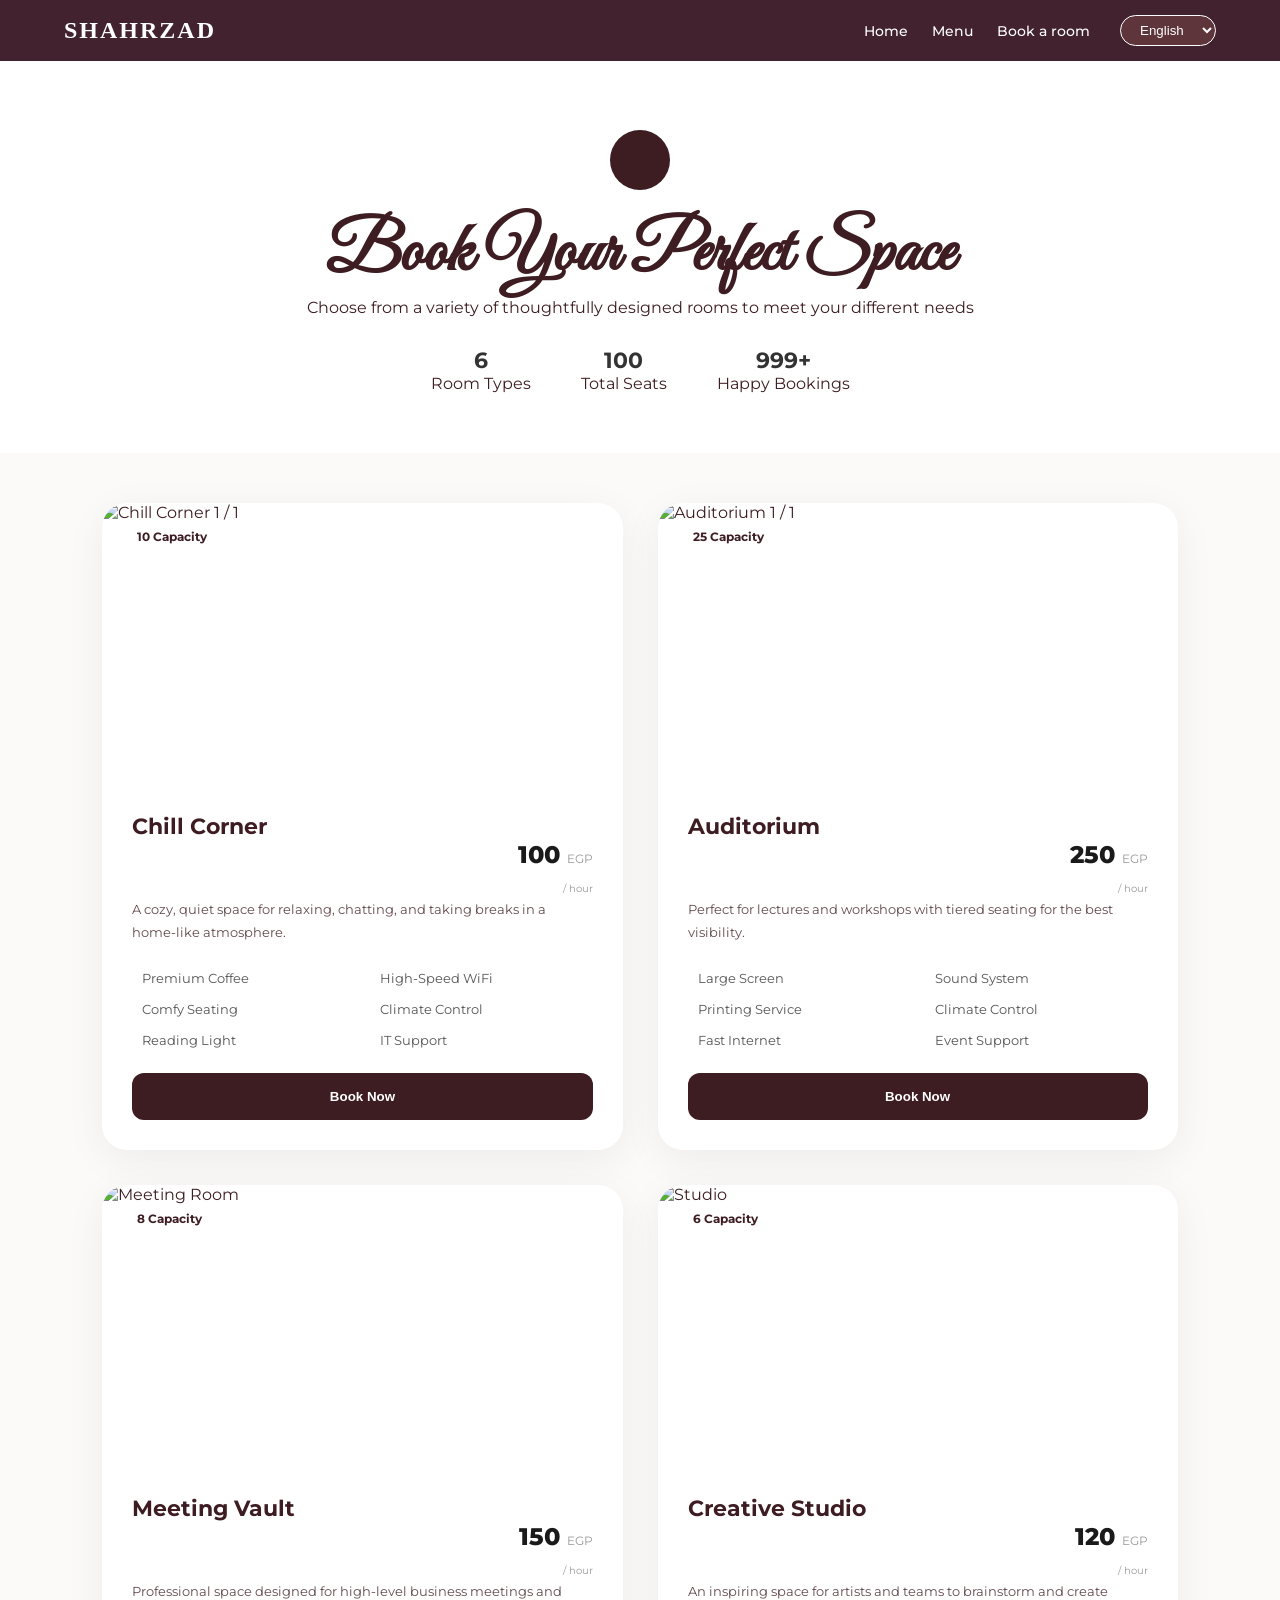
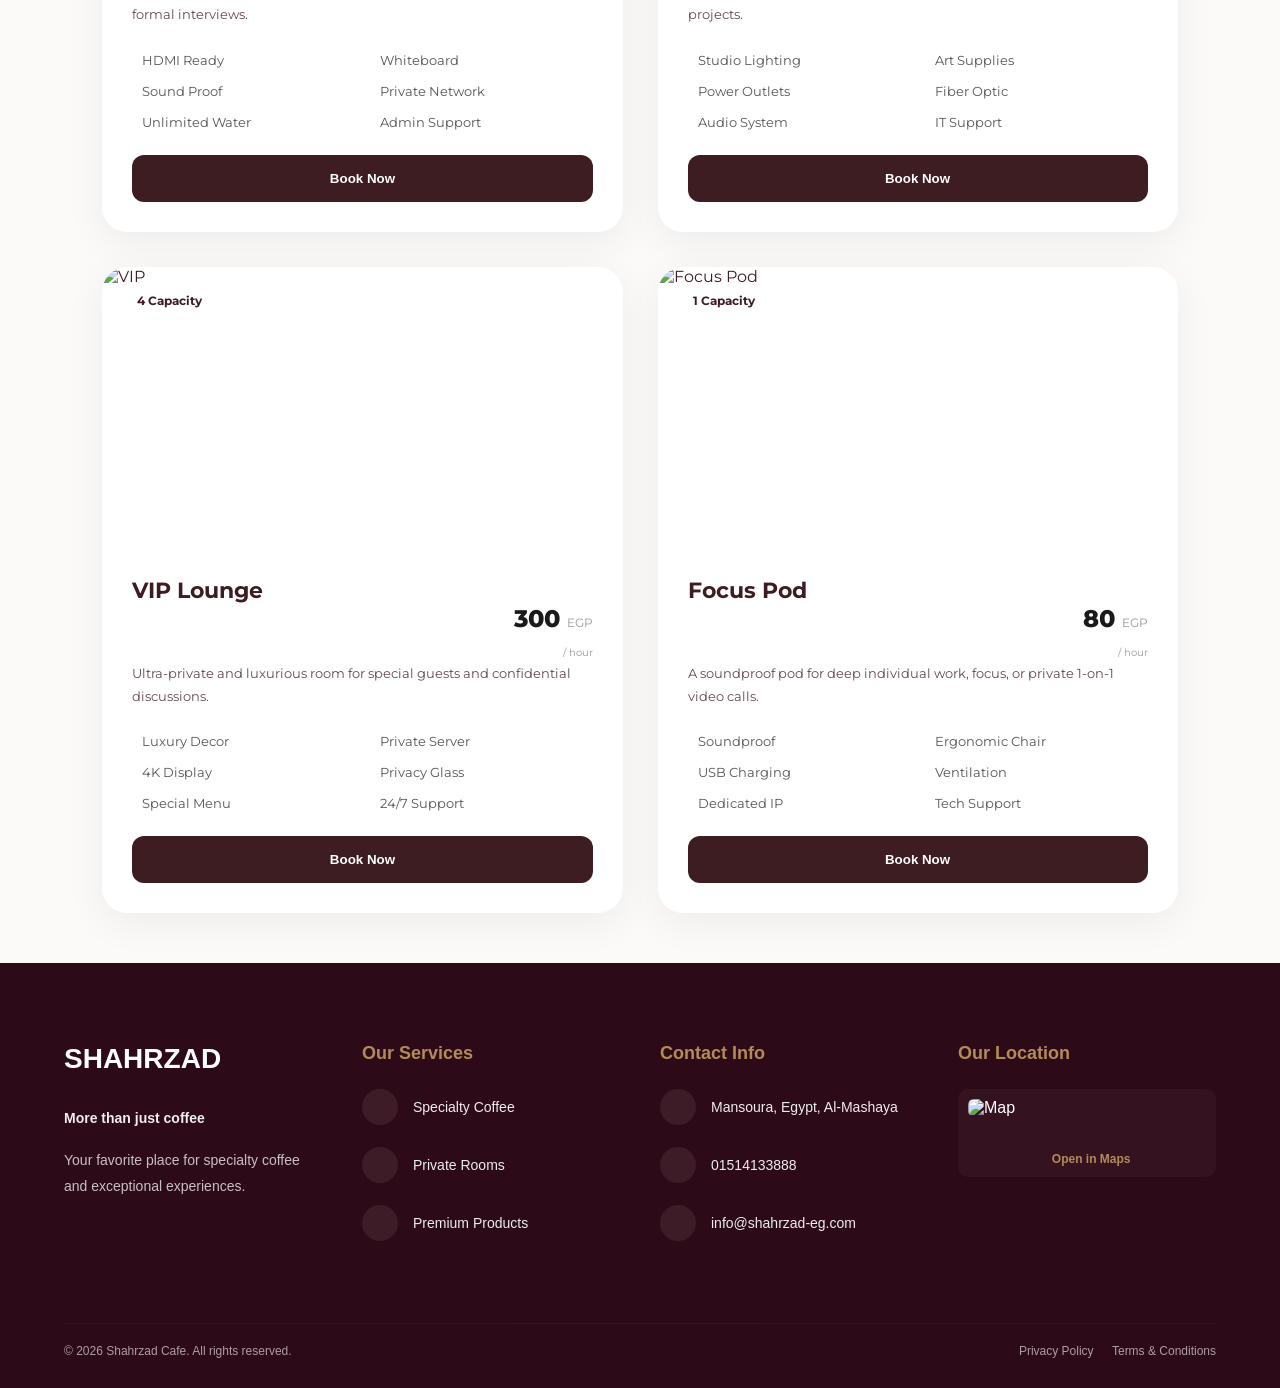
==== book-room.html @ 49d6e978 "Add files via upload" ====
<!DOCTYPE html>
<html lang="en">
<head>
    <meta charset="UTF-8">
    <meta name="viewport" content="width=device-width, initial-scale=1.0">
    <title>Booking - Shahrzad Cafe</title>
    <link rel="stylesheet" href="fontawesome/css/all.min.css">
    <link href="https://fonts.googleapis.com/css2?family=Great+Vibes&family=Montserrat:wght@400;600;700&display=swap" rel="stylesheet">
    <link rel="stylesheet" href="style.css">
</head>
<body>

   
    <header class="main-header">
        <div class="header-container">
            <div class="nav-left">
                <div class="logo">SHAHRZAD</div>
            </div>
    
            <div class="nav-right">
                <nav class="top-nav">
                    <a href="index.html">Home</a>
                    <a href="menu.html">Menu</a>
                    <a href="book-room.html">Book a room</a>
                </nav>
    
                 <div class="lang-dropdown">
                    <select class="lang-btn">
                       <option>English</option>
                        <option>العربيه</option>
                    </select>
                </div>
            </div>
        </div>
    </header>


    <section class="booking-hero">
        <div class="calendar-icon">
            <i class="far fa-calendar-alt"></i>
        </div>
        <h1 class="fancy-title">Book Your Perfect Space</h1>
        <p class="subtitle">Choose from a variety of thoughtfully designed rooms to meet your different needs</p>
        
        <div class="stats-bar">
            <div class="stat-item"><strong>6</strong> Room Types</div>
            <div class="stat-item"><strong>100</strong> Total Seats</div>
            <div class="stat-item"><strong>999+</strong> Happy Bookings</div>
        </div>
    </section>

    <section class="rooms-section">
        <div class="rooms-grid">
            
            <div class="room-card">
                <div class="room-img-container">
                    <img src="images/room6.jpg" alt="Chill Corner">
                    <span class="cap-tag"><i class="fas fa-users"></i> 10 Capacity</span>
                    <span class="page-num">1 / 1</span>
                </div>
                <div class="room-content">
                    <div class="room-main-info">
                        <h3>Chill Corner</h3>
                        <div class="price-tag">100 <span>EGP <br><small>/ hour</small></span></div>
                    </div>
                    <p class="description">A cozy, quiet space for relaxing, chatting, and taking breaks in a home-like atmosphere.</p>
                    <div class="features-list">
                        <span><i class="fas fa-coffee"></i> Premium Coffee</span>
                        <span><i class="fas fa-wifi"></i> High-Speed WiFi</span>
                        <span><i class="fas fa-couch"></i> Comfy Seating</span>
                        <span><i class="fas fa-shield-alt"></i> Climate Control</span>
                        <span><i class="fas fa-book"></i> Reading Light</span>
                        <span><i class="fas fa-headset"></i> IT Support</span>
                    </div>
                    <button class="book-btn">Book Now</button>
                </div>
            </div>

            <div class="room-card">
                <div class="room-img-container">
                    <img src="images/room2.jpg" alt="Auditorium">
                    <span class="cap-tag"><i class="fas fa-users"></i> 25 Capacity</span>
                    <span class="page-num">1 / 1</span>
                </div>
                <div class="room-content">
                    <div class="room-main-info">
                        <h3>Auditorium</h3>
                        <div class="price-tag">250 <span>EGP <br><small>/ hour</small></span></div>
                    </div>
                    <p class="description">Perfect for lectures and workshops with tiered seating for the best visibility.</p>
                    <div class="features-list">
                        <span><i class="fas fa-chalkboard"></i> Large Screen</span>
                        <span><i class="fas fa-microphone"></i> Sound System</span>
                        <span><i class="fas fa-print"></i> Printing Service</span>
                        <span><i class="fas fa-shield-alt"></i> Climate Control</span>
                        <span><i class="fas fa-wifi"></i> Fast Internet</span>
                        <span><i class="fas fa-headset"></i> Event Support</span>
                    </div>
                    <button class="book-btn">Book Now</button>
                </div>
            </div>

            <div class="room-card">
                <div class="room-img-container">
                    <img src="images/room3.jpg" alt="Meeting Room">
                    <span class="cap-tag"><i class="fas fa-users"></i> 8 Capacity</span>
                </div>
                <div class="room-content">
                    <div class="room-main-info">
                        <h3>Meeting Vault</h3>
                        <div class="price-tag">150 <span>EGP <br><small>/ hour</small></span></div>
                    </div>
                    <p class="description">Professional space designed for high-level business meetings and formal interviews.</p>
                    <div class="features-list">
                        <span><i class="fas fa-laptop"></i> HDMI Ready</span>
                        <span><i class="fas fa-file-invoice"></i> Whiteboard</span>
                        <span><i class="fas fa-shield-alt"></i> Sound Proof</span>
                        <span><i class="fas fa-wifi"></i> Private Network</span>
                        <span><i class="fas fa-coffee"></i> Unlimited Water</span>
                        <span><i class="fas fa-headset"></i> Admin Support</span>
                    </div>
                    <button class="book-btn">Book Now</button>
                </div>
            </div>

            <div class="room-card">
                <div class="room-img-container">
                    <img src="images/room4.jpg" alt="Studio">
                    <span class="cap-tag"><i class="fas fa-users"></i> 6 Capacity</span>
                </div>
                <div class="room-content">
                    <div class="room-main-info">
                        <h3>Creative Studio</h3>
                        <div class="price-tag">120 <span>EGP <br><small>/ hour</small></span></div>
                    </div>
                    <p class="description">An inspiring space for artists and teams to brainstorm and create projects.</p>
                    <div class="features-list">
                        <span><i class="fas fa-lightbulb"></i> Studio Lighting</span>
                        <span><i class="fas fa-palette"></i> Art Supplies</span>
                        <span><i class="fas fa-plug"></i> Power Outlets</span>
                        <span><i class="fas fa-wifi"></i> Fiber Optic</span>
                        <span><i class="fas fa-music"></i> Audio System</span>
                        <span><i class="fas fa-headset"></i> IT Support</span>
                    </div>
                    <button class="book-btn">Book Now</button>
                </div>
            </div>

            <div class="room-card">
                <div class="room-img-container">
                    <img src="images/room9.png" alt="VIP">
                    <span class="cap-tag"><i class="fas fa-users"></i> 4 Capacity</span>
                </div>
                <div class="room-content">
                    <div class="room-main-info">
                        <h3>VIP Lounge</h3>
                        <div class="price-tag">300 <span>EGP <br><small>/ hour</small></span></div>
                    </div>
                    <p class="description">Ultra-private and luxurious room for special guests and confidential discussions.</p>
                    <div class="features-list">
                        <span><i class="fas fa-star"></i> Luxury Decor</span>
                        <span><i class="fas fa-concierge-bell"></i> Private Server</span>
                        <span><i class="fas fa-tv"></i> 4K Display</span>
                        <span><i class="fas fa-shield-alt"></i> Privacy Glass</span>
                        <span><i class="fas fa-coffee"></i> Special Menu</span>
                        <span><i class="fas fa-headset"></i> 24/7 Support</span>
                    </div>
                    <button class="book-btn">Book Now</button>
                </div>
            </div>

            <div class="room-card">
                <div class="room-img-container">
                    <img src="images/room5.jpg" alt="Focus Pod">
                    <span class="cap-tag"><i class="fas fa-users"></i> 1 Capacity</span>
                </div>
                <div class="room-content">
                    <div class="room-main-info">
                        <h3>Focus Pod</h3>
                        <div class="price-tag">80 <span>EGP <br><small>/ hour</small></span></div>
                    </div>
                    <p class="description">A soundproof pod for deep individual work, focus, or private 1-on-1 video calls.</p>
                    <div class="features-list">
                        <span><i class="fas fa-headphones"></i> Soundproof</span>
                        <span><i class="fas fa-desktop"></i> Ergonomic Chair</span>
                        <span><i class="fas fa-plug"></i> USB Charging</span>
                        <span><i class="fas fa-shield-alt"></i> Ventilation</span>
                        <span><i class="fas fa-wifi"></i> Dedicated IP</span>
                        <span><i class="fas fa-headset"></i> Tech Support</span>
                    </div>
                    <button class="book-btn">Book Now</button>
                </div>
            </div>

        </div>
    </section>
 

    <footer class="main-footer">
        <div class="footer-container">
            <div class="footer-col">
                <h2 class="logo-text">SHAHRZAD</h2>
                <p class="tagline">More than just coffee</p>
                <p class="description">
                    Your favorite place for specialty coffee and exceptional experiences. 
                </p>
            </div>
    
            <div class="footer-col">
                <h3>Our Services</h3>
                <ul>
                    <li><i class="fas fa-mug-hot"></i> Specialty Coffee</li>
                    <li><i class="fas fa-door-open"></i> Private Rooms</li>
                    <li><i class="fas fa-star"></i> Premium Products</li>
                </ul>
            </div>
    
            <div class="footer-col">
                <h3>Contact Info</h3>
                <p><i class="fas fa-map-marker-alt"></i> Mansoura, Egypt, Al-Mashaya</p>
                <p><i class="fas fa-phone-alt"></i> 01514133888</p>
                <p><i class="fas fa-envelope"></i> info@shahrzad-eg.com</p>
            </div>
    
            <div class="footer-col">
                <h3>Our Location</h3>
                <div class="map-card-simple">
                    <img src="images/location.jpg" alt="Map">
                    <div style="margin-top:10px; text-align:center;">
                        <a href="#" style="color:#b38b59; text-decoration:none; font-size:12px; font-weight:bold;">
                            <i class="fas fa-location-arrow" style="width:auto; background:none; margin:0 5px 0 0;"></i> Open in Maps
                        </a>
                    </div>
                </div>
            </div>
        </div>
    
        <div class="footer-bottom">
            <p>© 2026 Shahrzad Cafe. All rights reserved.</p>
            <div class="bottom-links">
                <a href="#">Privacy Policy</a>
                <a href="#">Terms & Conditions</a>
            </div>
        </div>
    </footer>
    
</body>
</html>
---- style.css ----
:root {
    --plum: #2d0a18;
    --gold: #c5a059;
    --white: #ffffff;
    --cream: #faf7f2;
    --orange: #ff7f27;
    --dark-footer: #1a060e;
}

* {
    margin: 0;
    padding: 0;
    box-sizing: border-box;
    scroll-behavior: smooth;
}

body {
    font-family: 'Montserrat', sans-serif;
    background: var(--cream);
    color: var(--plum);
    overflow-x: hidden;
}

.main-header {
    position: fixed;
    top: 0;
    width: 100%;
    padding: 15px 5%;
    z-index: 1000;

    background: rgba(45, 10, 24, 0.6);
    backdrop-filter: blur(10px);
}

.header-container {
    width: 100%;
    max-width: 1200px;
    display: flex;
    justify-content:space-between;
    align-items: center;
}

.logo {
    font-family: 'Playfair Display', serif;
    color: var(--white);
    font-size: 26px;
    font-weight: 700;
    letter-spacing: 3px;
}

.nav-right {
    display: flex;
    align-items: center;
    gap: 30px;
}

.top-nav a {
    color: var(--white);
    text-decoration: none;
    font-size: 14px;
    font-weight: 500;
    margin-left: 20px;
    transition: 0.3s;
}

.top-nav a:hover {
    color: var(--gold);
}

.lang-btn {
    background: rgba(138, 84, 84, 0.412);
    border: 1px solid var(--white);
    color: var(--white);
    padding: 6px 15px;
    border-radius: 20px;
    cursor: pointer;
}

.hero {
    height: 100vh;
    display: flex;
    align-items: center;
    justify-content: center;
    text-align: center;
    color: var(--white);
    background: linear-gradient(rgba(45,10,24,0.6), rgba(45,10,24,0.6)),
                url('images/logoo.png') center/cover;
}

.hero-title {
    font-family: 'Playfair Display', serif;
    font-style: italic;
    font-size: clamp(40px, 8vw, 80px);
    color: var(--gold);
}

.hero-desc {
    font-size: 18px;
    margin: 20px 0;
    max-width: 600px;
}

.btn-hero {
    padding: 12px 35px;
    border: 2px solid var(--white);
    color: var(--white);
    text-decoration: none;
    border-radius: 30px;
    transition: 0.3s;
}

.btn-hero:hover {
    background: var(--gold);
    border-color: var(--gold);
}

.booking-section {
    background: var(--cream);
    padding: 120px 5% 100px;
}

.booking-container {
    max-width: 1200px;
    margin: 0 auto;
    display: flex;
    align-items: center;
    gap: 80px;
    flex-wrap: wrap;
}

.booking-content {
    flex: 1;
    min-width: 300px;
}

.private-badge {
    background: var(--gold);
    color: var(--plum);
    padding: 5px 15px;
    border-radius: 20px;
    display: inline-flex;
    align-items: center;
    gap: 8px;
    font-size: 12px;
    font-weight: 700;
    margin-bottom: 20px;
}

.booking-title-script {
    color: var(--plum);
    font-size: 45px;
    font-family: 'Playfair Display', serif;
    font-style: italic;
    font-weight: 400;
    margin-bottom: 20px;
}

.booking-desc {
    color: var(--plum);
    opacity: 0.8;
    margin-bottom: 40px;
    font-size: 16px;
    line-height: 1.7;
}

.booking-features {
    display: grid;
    grid-template-columns: 1fr 1fr;
    gap: 20px;
    margin-bottom: 40px;
}

.feat-item {
    display: flex;
    align-items: center;
    gap: 10px;
    font-size: 14px;
    color: var(--plum);
    font-weight: 500;
}

.feat-icon {
    width: 35px;
    height: 35px;
    background: var(--gold);
    color: var(--plum);
    border-radius: 50%;
    display: flex;
    align-items: center;
    justify-content: center;
}

.btn-book-now {
    background: var(--orange);
    color: white;
    padding: 15px 40px;
    border-radius: 30px;
    text-decoration: none;
    font-weight: 600;
    display: inline-block;
    transition: 0.3s;
    box-shadow: 0 4px 15px rgba(255, 127, 39, 0.3);
}

.booking-media {
    flex: 0 0 400px;
    display: flex;
    flex-direction: column;
    gap: 15px;
}

.room-img-box-small img {
    width: 100%;
    border-radius: 20px;
    box-shadow: 0 10px 30px rgba(0,0,0,0.1);
}

.rooms-available-thick-card {
    background: #1e1f26;
    padding: 20px 30px;
    border-radius: 15px;
    display: flex;
    justify-content: space-between;
    align-items: center;
    color: white;
}

.card-count {
    font-size: 30px;
    font-weight: 700;
}

.card-text {
    font-size: 13px;
    opacity: 0.8;
}

.card-icon {
    color: var(--gold);
    font-size: 24px;
}

.container {
    max-width: 1200px;
    margin: 0 auto;
    padding: 80px 5%;
}

.section-heading {
    text-align: center;
    font-family: 'Playfair Display', serif;
    font-size: 36px;
    margin-bottom: 40px;
    color: var(--plum);
}

.features-grid {
    display: grid;
    grid-template-columns: repeat(auto-fit, minmax(250px, 1fr));
    gap: 30px;
}

.f-card {
    background: var(--white);
    padding: 40px;
    border-radius: 20px;
    text-align: center;
    box-shadow: 0 5px 15px rgba(0,0,0,0.02);
}

.f-icon {
    font-size: 40px;
    color: var(--gold);
    margin-bottom: 20px;
}

.story-flex {
    display: flex;
    align-items: center;
    gap: 50px;
    flex-wrap: wrap;
}

.story-img {
    flex: 1;
    min-width: 300px;
}

.story-img img {
    width: 100%;
    border-radius: 20px;
    box-shadow: 15px 15px 0 var(--gold);
}

.story-content {
    flex: 1;
    min-width: 300px;
}

.newsletter-section {
    background: var(--white);
    text-align: center;
    padding: 80px 5%;
}

.newsletter-title-script {
    font-family: 'Playfair Display', serif;
    font-style: italic;
    font-size: 40px;
    color: var(--plum);
    margin-bottom: 15px;
}

.newsletter-desc {
    color: var(--plum);
    opacity: 0.7;
    margin-bottom: 30px;
    max-width: 600px;
    margin: 0 auto 30px;
}

.newsletter-form {
    display: flex;
    justify-content: center;
    gap: 10px;
    max-width: 500px;
    margin: 0 auto;
    flex-wrap: wrap;
}

.newsletter-form input {
    flex: 1;
    padding: 15px 25px;
    border-radius: 30px;
    border: 1px solid #eee;
    outline: none;
    min-width: 250px;
    background: #fff8f9;
}

.newsletter-form button {
    background: var(--plum);
    color: white;
    border: none;
    padding: 15px 30px;
    border-radius: 30px;
    cursor: pointer;
    font-weight: 700;
    display: flex;
    align-items: center;
    gap: 8px;
}

.main-footer {
    background-color: #2d0a18;
    color: white;
    padding: 100px 5% 30px; 
    font-family: Arial, sans-serif;
}


.footer-container {
    max-width: 1200px;
    margin: 0 auto;
    display: grid;
    grid-template-columns: repeat(auto-fit, minmax(200px, 1fr)); 
    gap: 40px;
}


.logo-text {
    font-size: 28px;
    font-weight: bold;
    text-transform: uppercase;
    margin-bottom: 35px; 
}

.tagline {
    color: #b38b59;
    font-weight: bold;
    font-size: 14px;
    margin-bottom: 15px;
}

.description {
    font-size: 13px;
    line-height: 1.8;
    opacity: 0.8;
}

.footer-col h3 {
    color: #b38b59;
    font-size: 18px;
    margin-bottom: 25px;
}


.footer-col i {
    width: 36px;
    height: 36px;
    background-color: #3d1c28; 
    color: #b38b59;
    border-radius: 50%;
    display: inline-flex;
    align-items: center;
    justify-content: center;
    margin-right: 15px;
    font-size: 14px;
    flex-shrink: 0;
    box-shadow: none;
}

.footer-col p,
.footer-col li {
    font-size: 14px;
    color: #eee;
    margin-bottom: 22px;
    display: flex;
    align-items: center;
    list-style: none;
}

.map-card-simple {
    background: rgba(255, 255, 255, 0.03);
    border-radius: 10px;
    padding: 10px;
}

.map-card-simple img {
    width: 100%;
    border-radius: 6px;
    display: block;
}

.footer-bottom {
    margin-top: 60px;
    padding-top: 20px;
    border-top: 1px solid rgba(255, 255, 255, 0.05);
    display: flex;
    justify-content: space-between;
    font-size: 12px;
    opacity: 0.6;
}

.bottom-links a {
    color: white;
    text-decoration: none;
    margin-left: 15px;
}

body {
    font-family: 'Montserrat', sans-serif;
    margin: 0;
    background-color: #fff;
}

.main-header {
    position: fixed;
    top: 0;
    left: 0; 
    width: 100%;
    padding: 15px 5%;
    z-index: 1000;
    background: rgba(45, 10, 24, 0.85); 
    backdrop-filter: blur(10px);
    display: flex;
    justify-content: center; 
}

.menu-hero {
    padding-top: 120px; 
    text-align: center;
}

.logo { font-weight: 800; letter-spacing: 2px; font-size: 22px; }
.nav-links a { color: #fff; text-decoration: none; margin-left: 20px; font-size: 14px; opacity: 0.8; }
.nav-links a.active { opacity: 1; font-weight: bold; }


.menu-hero {
    text-align: center;
    padding: 60px 20px 30px;
}

.shahrzad-title-small {
    font-family: 'Great Vibes', cursive; 
    font-size: 55px; 
    color: #4a1a1a;
    margin: 0;
}

.hero-subtitle {
    color: #666;
    font-size: 15px;
    margin-top: 5px;
    margin-bottom: 35px;
}


.filter-container {
    display: flex;
    justify-content: center;
    flex-wrap: wrap;
    gap: 10px;
    max-width: 1100px;
    margin: 0 auto;
}

.filter-btn {
    background: #fff;
    border: 1px solid #eee;
    padding: 9px 20px;
    border-radius: 30px;
    font-size: 13px;
    font-weight: 600;
    cursor: pointer;
    display: flex;
    align-items: center;
    gap: 7px;
    box-shadow: 0 2px 5px rgba(0,0,0,0.04);
}

.filter-btn.active {
    background-color: #4a1a1a;
    color: #fff;
}


.product-grid {
    display: grid;
    grid-template-columns: repeat(3, 1fr);
    gap: 30px;
    max-width: 1200px;
    margin: 40px auto;
    padding: 0 20px;
}

.item-card {
    background: #fff;
    border-radius: 20px;
    overflow: hidden;
    box-shadow: 0 8px 20px rgba(0,0,0,0.06);
}

.card-header-plum {
    background-color: #4a1a1a;
    height: 200px;
    display: flex;
    align-items: center;
    justify-content: center;
    color: #fff;
}

.sh-lg { font-size: 60px; font-weight: 800; display: block; line-height: 1; }
.sh-nm { font-size: 24px; display: block; margin-top: -5px; }
.sh-vibe { font-size: 10px; letter-spacing: 2px; opacity: 0.8; margin-top: 10px; }

.item-info { padding: 25px; }
.item-info h3 { font-size: 22px; font-weight: 700; margin: 0; }
.dots-line { color: #eee; font-size: 18px; margin: 10px 0; }

.price-row {
    display: flex;
    justify-content: space-between;
    align-items: center;
    margin-top: 15px;
}

.price-tag { font-size: 24px; font-weight: 800; color: #4a1a1a; }
.rating-tag { color: #ffb100; font-size: 15px; font-weight: bold; }
.size-text { font-size: 12px; color: #bbb; margin-top: 10px; }

@media (max-width: 900px) { .product-grid { grid-template-columns: repeat(2, 1fr); } }
@media (max-width: 600px) { .product-grid { grid-template-columns: 1fr; } .shahrzad-title-small { font-size: 45px; } }

:root {
    --plum: #3d1c22;
    --gold: #b38b59;
    --white: #ffffff;
}

body {
    font-family: 'Montserrat', sans-serif;
    margin: 0;
    background-color: #fcfaf8;
}

.main-header {
    position: fixed;
    top: 0;
    width: 100%;
    background: rgba(45, 10, 24, 0.9);
    backdrop-filter: blur(10px);
    z-index: 1000;
    padding: 15px 5%;
}

.header-container {
    display: flex;
    justify-content: space-between;
    align-items: center;
    max-width: 1200px;
    margin: 0 auto;
}

.logo {
    color: var(--white);
    font-size: 24px;
    font-weight: 700;
    letter-spacing: 2px;
}

.nav-menu {
    display: flex;
    align-items: center;
}

.nav-menu a {
    color: var(--white);
    text-decoration: none;
    margin-left: 25px;
    font-size: 14px;
    transition: 0.3s;
}

.nav-menu a.active {
    color: var(--gold);
    border-bottom: 2px solid var(--gold);
}

.lang-box {
    display: flex;
    align-items: center;
    gap: 8px;
    border: 1px solid rgba(255, 255, 255, 0.7);
    padding: 6px 15px;
    border-radius: 20px;
    margin-left: 25px;
    color: var(--white);
    font-size: 13px;
    cursor: pointer;
}

.booking-hero {
    text-align: center;
    padding: 130px 20px 60px;
    background: var(--white);
}

.calendar-icon {
    width: 60px;
    height: 60px;
    background: var(--plum);
    color: var(--white);
    border-radius: 50%;
    display: flex;
    align-items: center;
    justify-content: center;
    margin: 0 auto 20px;
}

.fancy-title {
    font-family: 'Great Vibes', cursive;
    font-size: 70px;
    color: var(--plum);
    margin: 0;
}

.stats-bar {
    display: flex;
    justify-content: center;
    gap: 50px;
    margin-top: 30px;
}

.stat-item strong {
    color: #333;
    font-size: 22px;
    display: block;
}

.rooms-grid {
    display: grid;
    grid-template-columns: repeat(2, 1fr);
    gap: 35px;
    padding: 50px 8%;
    max-width: 1300px;
    margin: 0 auto;
}

.room-card {
    background: var(--white);
    border-radius: 25px;
    overflow: hidden;
    box-shadow: 0 10px 40px rgba(0, 0, 0, 0.06);
    transition: 0.3s;
}

.room-card:hover {
    transform: translateY(-8px);
}

.room-img-container {
    position: relative;
    height: 280px;
}

.room-img-container img {
    width: 100%;
    height: 100%;
    object-fit: cover;
}

.cap-tag {
    position: absolute;
    top: 20px;
    left: 20px;
    background: rgba(255, 255, 255, 0.9);
    padding: 6px 15px;
    border-radius: 25px;
    font-weight: bold;
    font-size: 12px;
}

.room-content {
    padding: 30px;
}

.room-main-info h3 {
    margin: 0;
    font-size: 22px;
    color: var(--plum);
}

.price-tag {
    text-align: right;
    font-weight: 800;
    font-size: 24px;
    color: #1a1a1a;
}

.price-tag span {
    font-size: 12px;
    color: #999;
    font-weight: 400;
}

.features-list {
    display: grid;
    grid-template-columns: 1fr 1fr;
    gap: 15px;
    margin: 25px 0;
}

.features-list span {
    font-size: 13px;
    color: #555;
    display: flex;
    align-items: center;
    gap: 10px;
}

.features-list i {
    color: var(--plum);
    opacity: 0.8;
}

.book-btn {
    width: 100%;
    background: var(--plum);
    color: var(--white);
    border: none;
    padding: 16px;
    border-radius: 12px;
    font-weight: 700;
    cursor: pointer;
    transition: 0.3s;
}

.book-btn:hover {
    background: var(--gold);
}

.main-footer {
    background-color: #2d0a18;
    color: white;
    padding: 80px 5% 30px; 
    font-family: Arial, sans-serif;
}


.footer-container {
    max-width: 1200px;
    margin: 0 auto;
    display: grid;
    grid-template-columns: repeat(auto-fit, minmax(200px, 1fr)); 
    gap: 40px;
}


.logo-text {
    font-size: 28px;
    font-weight: bold;
    text-transform: uppercase;
    margin-bottom: 35px; 
}

.tagline {
    color: #b38b59;
    font-weight: bold;
    font-size: 14px;
    margin-bottom: 15px;
}

.description {
    font-size: 13px;
    line-height: 1.8;
    opacity: 0.8;
}

.footer-col h3 {
    color: #b38b59;
    font-size: 18px;
    margin-bottom: 25px;
}


.footer-col i {
    width: 36px;
    height: 36px;
    background-color: #3d1c28; 
    color: #b38b59;
    border-radius: 50%;
    display: inline-flex;
    align-items: center;
    justify-content: center;
    margin-right: 15px;
    font-size: 14px;
    flex-shrink: 0;
    box-shadow: none;
}

.footer-col p,
.footer-col li {
    font-size: 14px;
    color: #eee;
    margin-bottom: 22px;
    display: flex;
    align-items: center;
    list-style: none;
}

.map-card-simple {
    background: rgba(255, 255, 255, 0.03);
    border-radius: 10px;
    padding: 10px;
}

.map-card-simple img {
    width: 100%;
    border-radius: 6px;
    display: block;
}

.footer-bottom {
    margin-top: 60px;
    padding-top: 20px;
    border-top: 1px solid rgba(255, 255, 255, 0.05);
    display: flex;
    justify-content: space-between;
    font-size: 12px;
    opacity: 0.6;
}

.bottom-links a {
    color: white;
    text-decoration: none;
    margin-left: 15px;
}
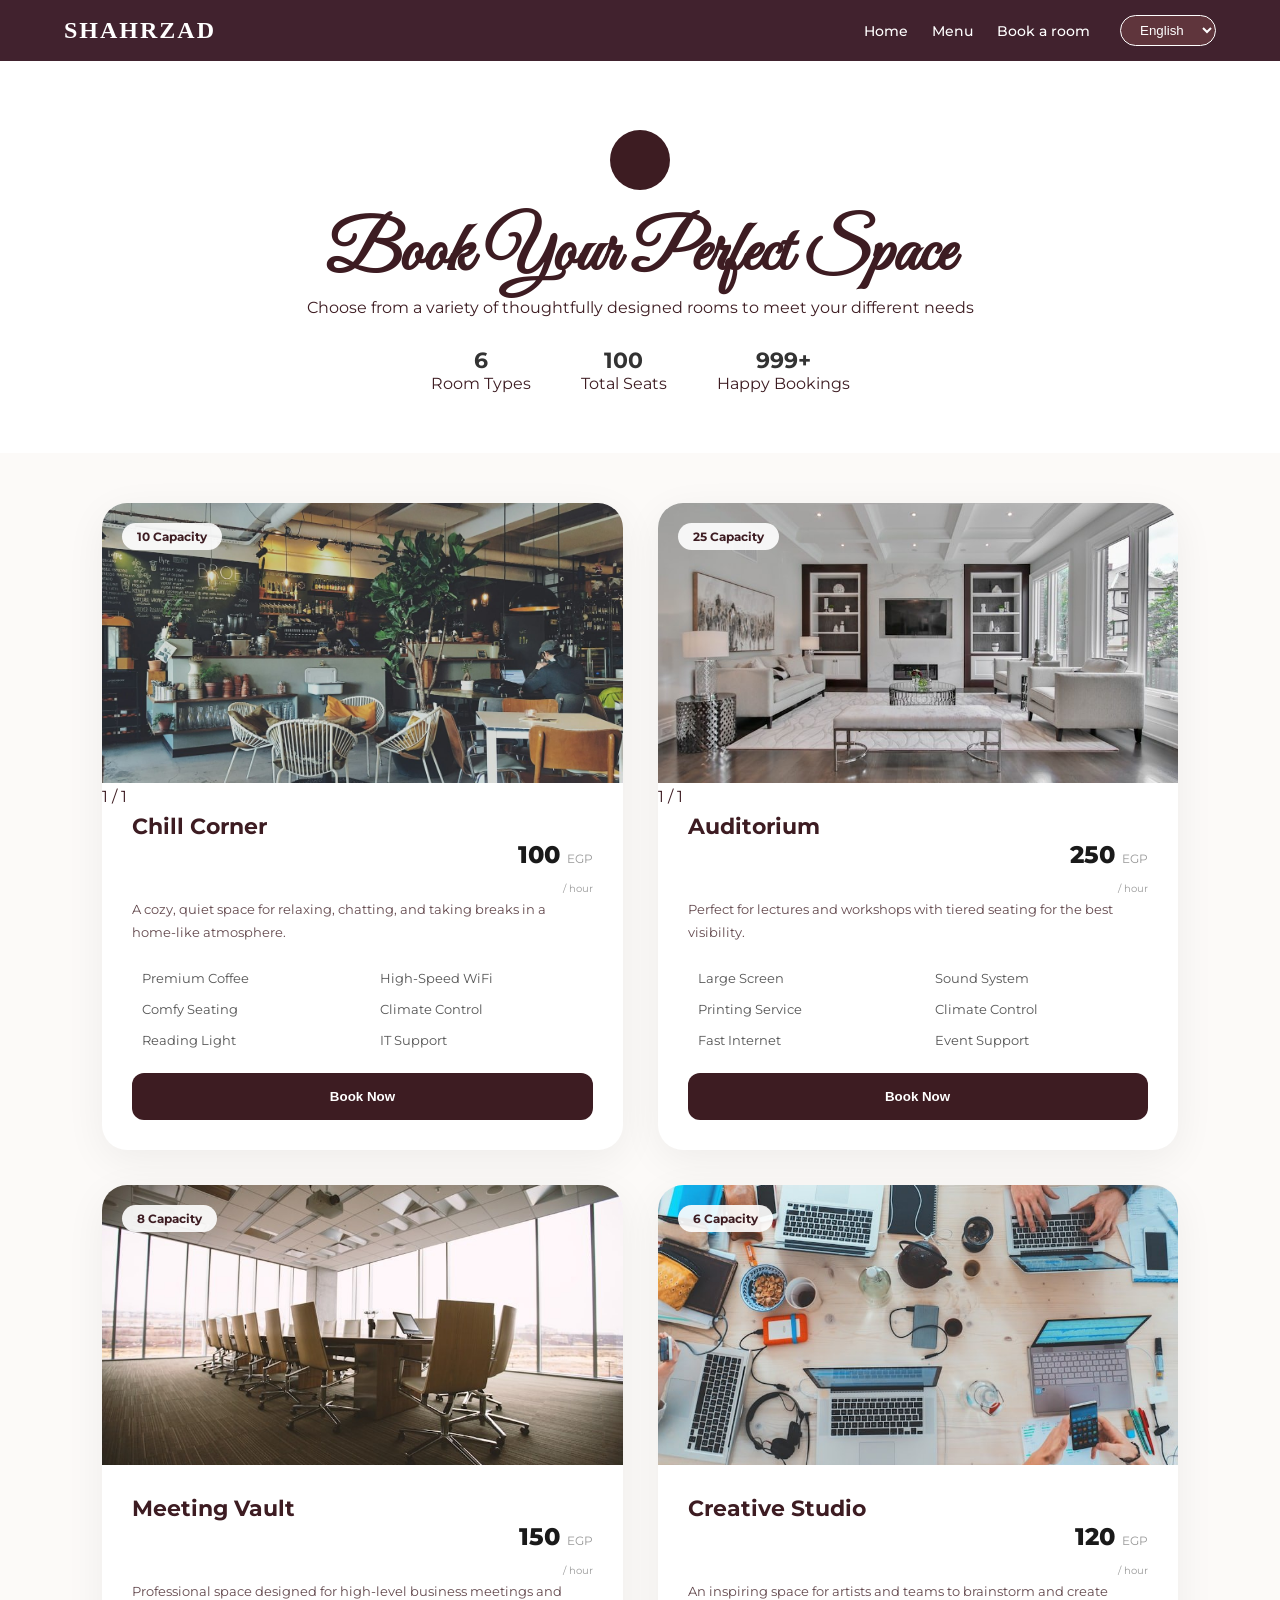
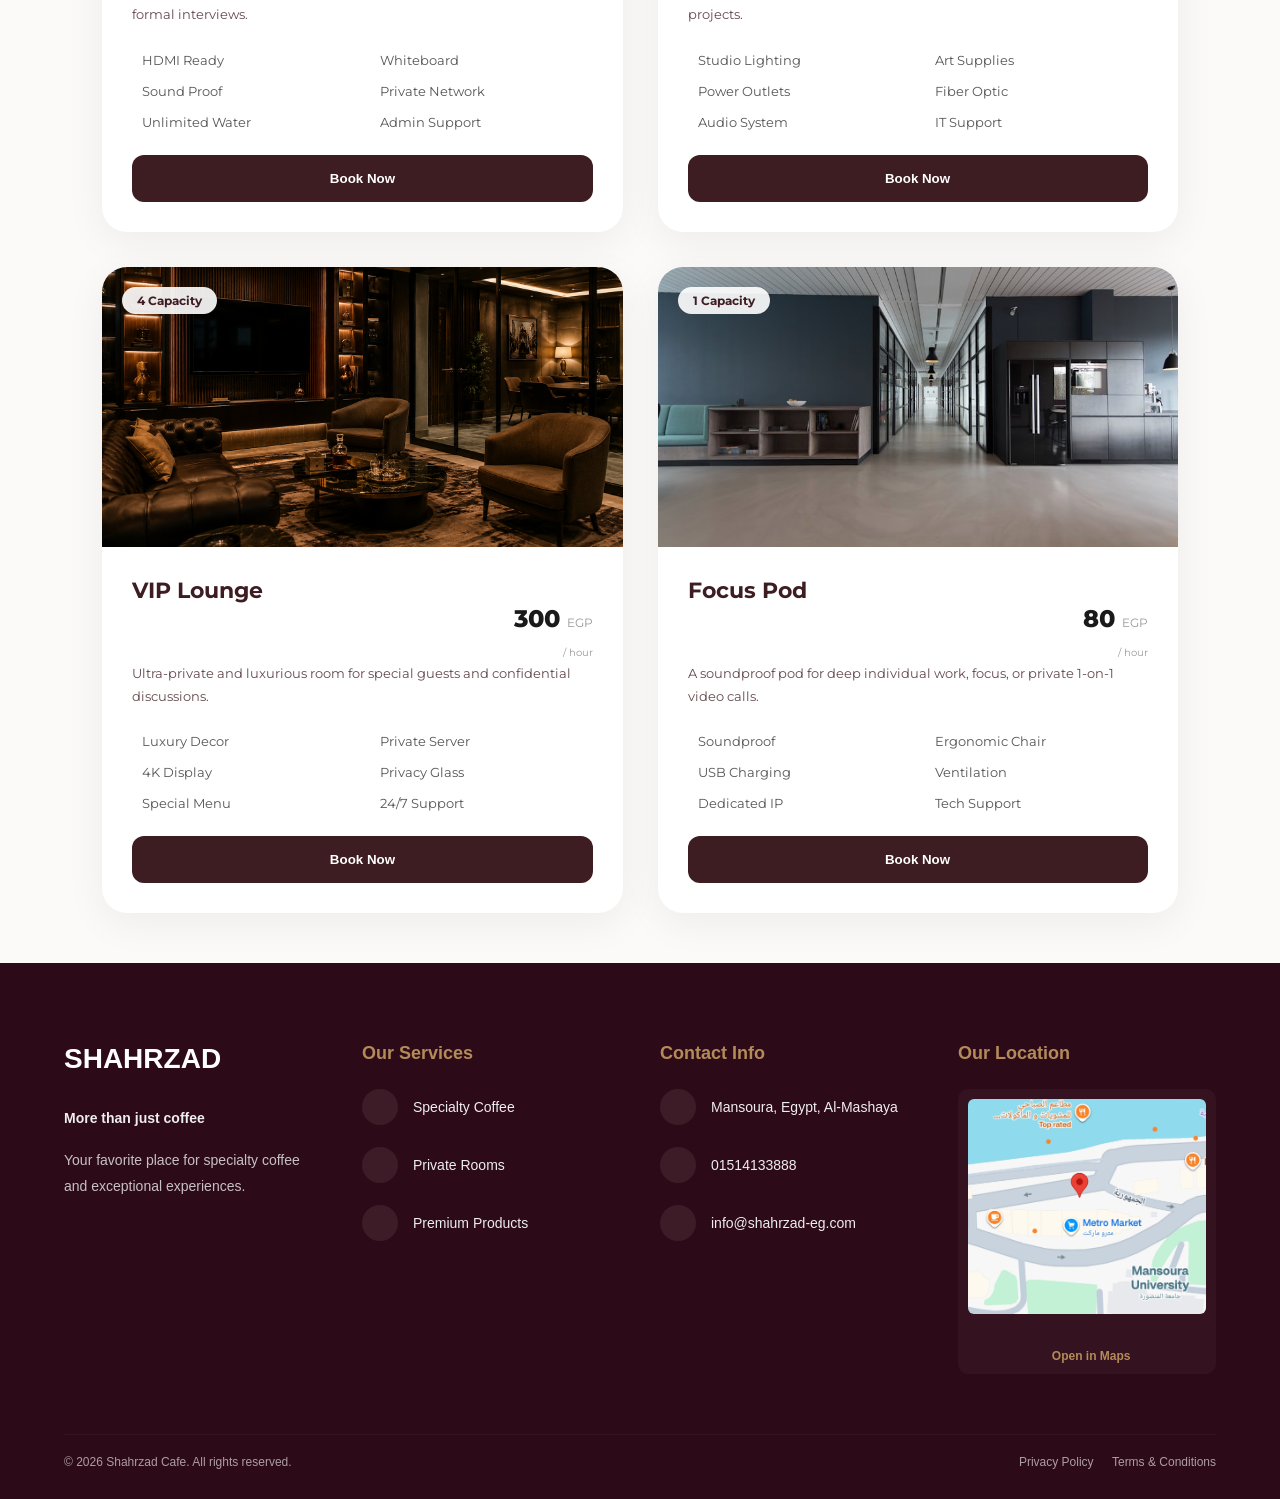
==== commit f1c8418b: "Update book-room.html" ====
--- a/book-room.html
+++ b/book-room.html
@@ -54,7 +54,7 @@
             
             <div class="room-card">
                 <div class="room-img-container">
-                    <img src="images/room6.jpg" alt="Chill Corner">
+                    <img src="room6.jpg" alt="Chill Corner">
                     <span class="cap-tag"><i class="fas fa-users"></i> 10 Capacity</span>
                     <span class="page-num">1 / 1</span>
                 </div>
@@ -78,7 +78,7 @@
 
             <div class="room-card">
                 <div class="room-img-container">
-                    <img src="images/room2.jpg" alt="Auditorium">
+                    <img src="room2.jpg" alt="Auditorium">
                     <span class="cap-tag"><i class="fas fa-users"></i> 25 Capacity</span>
                     <span class="page-num">1 / 1</span>
                 </div>
@@ -102,7 +102,7 @@
 
             <div class="room-card">
                 <div class="room-img-container">
-                    <img src="images/room3.jpg" alt="Meeting Room">
+                    <img src="room3.jpg" alt="Meeting Room">
                     <span class="cap-tag"><i class="fas fa-users"></i> 8 Capacity</span>
                 </div>
                 <div class="room-content">
@@ -125,7 +125,7 @@
 
             <div class="room-card">
                 <div class="room-img-container">
-                    <img src="images/room4.jpg" alt="Studio">
+                    <img src="room4.jpg" alt="Studio">
                     <span class="cap-tag"><i class="fas fa-users"></i> 6 Capacity</span>
                 </div>
                 <div class="room-content">
@@ -148,7 +148,7 @@
 
             <div class="room-card">
                 <div class="room-img-container">
-                    <img src="images/room9.png" alt="VIP">
+                    <img src="room9.png" alt="VIP">
                     <span class="cap-tag"><i class="fas fa-users"></i> 4 Capacity</span>
                 </div>
                 <div class="room-content">
@@ -171,7 +171,7 @@
 
             <div class="room-card">
                 <div class="room-img-container">
-                    <img src="images/room5.jpg" alt="Focus Pod">
+                    <img src="room5.jpg" alt="Focus Pod">
                     <span class="cap-tag"><i class="fas fa-users"></i> 1 Capacity</span>
                 </div>
                 <div class="room-content">
@@ -225,7 +225,7 @@
             <div class="footer-col">
                 <h3>Our Location</h3>
                 <div class="map-card-simple">
-                    <img src="images/location.jpg" alt="Map">
+                    <img src="location.jpg" alt="Map">
                     <div style="margin-top:10px; text-align:center;">
                         <a href="#" style="color:#b38b59; text-decoration:none; font-size:12px; font-weight:bold;">
                             <i class="fas fa-location-arrow" style="width:auto; background:none; margin:0 5px 0 0;"></i> Open in Maps
@@ -245,4 +245,4 @@
     </footer>
     
 </body>
-</html>+</html>
